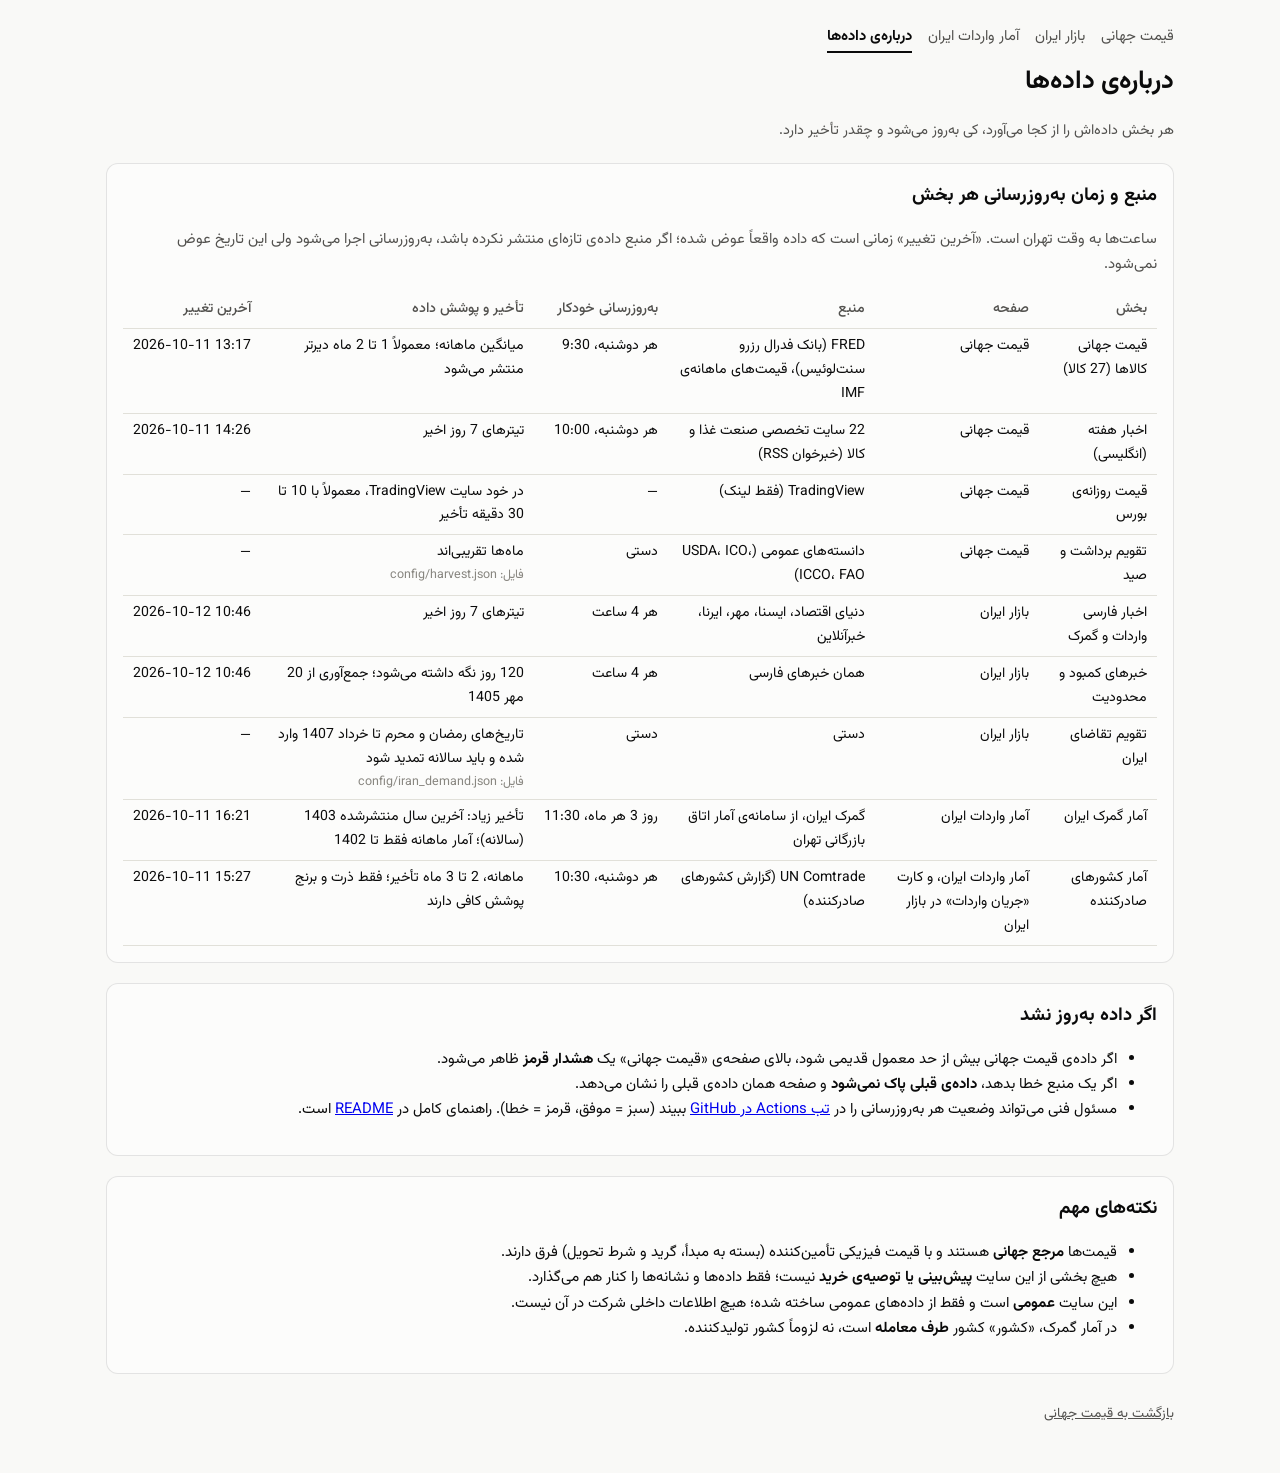
==== about.html @ 37309d5e "Add 'About the data' page; remove main-page data table; fix stale cross-page text - about.html: sour" ====
<!doctype html>
<html lang="fa" dir="rtl">
<head>
<meta charset="utf-8">
<meta name="viewport" content="width=device-width, initial-scale=1">
<title>درباره‌ی داده‌ها</title>
<link rel="preconnect" href="https://fonts.googleapis.com">
<link rel="preconnect" href="https://fonts.gstatic.com" crossorigin>
<link href="https://fonts.googleapis.com/css2?family=Vazirmatn:wght@400;500;700&display=swap" rel="stylesheet">
<link rel="stylesheet" href="style.css?v=20261012">
<style>
  .about td, .about th { white-space: normal; vertical-align: top; text-align: right; }
  .about td.when { white-space: nowrap; }
  .about td small { display: block; color: var(--muted); font-size: 0.78rem; }
  .about .fresh { white-space: nowrap; }
  .panel h2 { margin-top: 0; }
  .panel p, .panel li { font-size: 0.93rem; }
</style>
</head>
<body>
<div class="wrap">
  <header>
    <nav class="nav" aria-label="صفحه‌ها">
      <a href="./">قیمت جهانی</a>
      <a href="iran.html">بازار ایران</a>
      <a href="iran-imports.html">آمار واردات ایران</a>
      <a href="about.html" aria-current="page">درباره‌ی داده‌ها</a>
    </nav>
    <h1>درباره‌ی داده‌ها</h1>
    <p class="meta">هر بخش داده‌اش را از کجا می‌آورد، کی به‌روز می‌شود و چقدر تأخیر دارد.</p>
  </header>

  <section class="panel" style="margin-top:20px">
    <h2>منبع و زمان به‌روزرسانی هر بخش</h2>
    <p class="meta">ساعت‌ها به وقت تهران است. «آخرین تغییر» زمانی است که داده واقعاً عوض شده؛
      اگر منبع داده‌ی تازه‌ای منتشر نکرده باشد، به‌روزرسانی اجرا می‌شود ولی این تاریخ عوض نمی‌شود.</p>
    <div class="table-scroll">
      <table class="about">
        <thead><tr><th>بخش</th><th>صفحه</th><th>منبع</th><th>به‌روزرسانی خودکار</th><th>تأخیر و پوشش داده</th><th>آخرین تغییر</th></tr></thead>
        <tbody>
          <tr><td>قیمت جهانی کالاها (27 کالا)</td><td>قیمت جهانی</td>
            <td>FRED (بانک فدرال رزرو سنت‌لوئیس)، قیمت‌های ماهانه‌ی IMF</td>
            <td class="when">هر دوشنبه، 9:30</td>
            <td>میانگین ماهانه؛ معمولاً 1 تا 2 ماه دیرتر منتشر می‌شود</td>
            <td class="fresh" data-file="data/prices.json"></td></tr>
          <tr><td>اخبار هفته (انگلیسی)</td><td>قیمت جهانی</td>
            <td>22 سایت تخصصی صنعت غذا و کالا (خبرخوان RSS)</td>
            <td class="when">هر دوشنبه، 10:00</td>
            <td>تیترهای 7 روز اخیر</td>
            <td class="fresh" data-file="data/news.json"></td></tr>
          <tr><td>قیمت روزانه‌ی بورس</td><td>قیمت جهانی</td>
            <td>TradingView (فقط لینک)</td>
            <td class="when">—</td>
            <td>در خود سایت TradingView، معمولاً با 10 تا 30 دقیقه تأخیر</td>
            <td>—</td></tr>
          <tr><td>تقویم برداشت و صید</td><td>قیمت جهانی</td>
            <td>دانسته‌های عمومی (USDA، ICO، ICCO، FAO)</td>
            <td class="when">دستی</td>
            <td>ماه‌ها تقریبی‌اند<small>فایل: config/harvest.json</small></td>
            <td>—</td></tr>
          <tr><td>اخبار فارسی واردات و گمرک</td><td>بازار ایران</td>
            <td>دنیای اقتصاد، ایسنا، مهر، ایرنا، خبرآنلاین</td>
            <td class="when">هر 4 ساعت</td>
            <td>تیترهای 7 روز اخیر</td>
            <td class="fresh" data-file="data/iran-news.json"></td></tr>
          <tr><td>خبرهای کمبود و محدودیت</td><td>بازار ایران</td>
            <td>همان خبرهای فارسی</td>
            <td class="when">هر 4 ساعت</td>
            <td>120 روز نگه داشته می‌شود؛ جمع‌آوری از 20 مهر 1405</td>
            <td class="fresh" data-file="data/iran-signals.json"></td></tr>
          <tr><td>تقویم تقاضای ایران</td><td>بازار ایران</td>
            <td>دستی</td>
            <td class="when">دستی</td>
            <td>تاریخ‌های رمضان و محرم تا خرداد 1407 وارد شده و باید سالانه تمدید شود<small>فایل: config/iran_demand.json</small></td>
            <td>—</td></tr>
          <tr><td>آمار گمرک ایران</td><td>آمار واردات ایران</td>
            <td>گمرک ایران، از سامانه‌ی آمار اتاق بازرگانی تهران</td>
            <td class="when">روز 3 هر ماه، 11:30</td>
            <td>تأخیر زیاد: آخرین سال منتشرشده 1403 (سالانه)؛ آمار ماهانه فقط تا 1402</td>
            <td class="fresh" data-file="data/iran-customs.json"></td></tr>
          <tr><td>آمار کشورهای صادرکننده</td><td>آمار واردات ایران، و کارت «جریان واردات» در بازار ایران</td>
            <td>UN Comtrade (گزارش کشورهای صادرکننده)</td>
            <td class="when">هر دوشنبه، 10:30</td>
            <td>ماهانه، 2 تا 3 ماه تأخیر؛ فقط ذرت و برنج پوشش کافی دارند</td>
            <td class="fresh" data-file="data/iran-imports.json"></td></tr>
        </tbody>
      </table>
    </div>
  </section>

  <section class="panel">
    <h2>اگر داده به‌روز نشد</h2>
    <ul>
      <li>اگر داده‌ی قیمت جهانی بیش از حد معمول قدیمی شود، بالای صفحه‌ی «قیمت جهانی» یک <b>هشدار قرمز</b> ظاهر می‌شود.</li>
      <li>اگر یک منبع خطا بدهد، <b>داده‌ی قبلی پاک نمی‌شود</b> و صفحه همان داده‌ی قبلی را نشان می‌دهد.</li>
      <li>مسئول فنی می‌تواند وضعیت هر به‌روزرسانی را در
        <a href="https://github.com/sanaghaem01-lgtm/commodity-prices/actions" target="_blank" rel="noopener">تب Actions در GitHub</a>
        ببیند (سبز = موفق، قرمز = خطا). راهنمای کامل در
        <a href="https://github.com/sanaghaem01-lgtm/commodity-prices#readme" target="_blank" rel="noopener">README</a> است.</li>
    </ul>
  </section>

  <section class="panel">
    <h2>نکته‌های مهم</h2>
    <ul>
      <li>قیمت‌ها <b>مرجع جهانی</b> هستند و با قیمت فیزیکی تأمین‌کننده (بسته به مبدأ، گرید و شرط تحویل) فرق دارند.</li>
      <li>هیچ بخشی از این سایت <b>پیش‌بینی یا توصیه‌ی خرید</b> نیست؛ فقط داده‌ها و نشانه‌ها را کنار هم می‌گذارد.</li>
      <li>این سایت <b>عمومی</b> است و فقط از داده‌های عمومی ساخته شده؛ هیچ اطلاعات داخلی شرکت در آن نیست.</li>
      <li>در آمار گمرک، «کشور» کشور <b>طرف معامله</b> است، نه لزوماً کشور تولیدکننده.</li>
    </ul>
  </section>

  <footer>
    <a href="./">بازگشت به قیمت جهانی</a>
  </footer>
</div>

<script>
// آخرین تغییر هر فایل داده، به وقت تهران (UTC+3:30)
const esc = (s) => String(s).replace(/[&<>"]/g, (ch) => ({ "&": "&amp;", "<": "&lt;", ">": "&gt;", '"': "&quot;" }[ch]));
function tehran(iso) {
  const d = new Date(Date.parse(iso) + 3.5 * 3600000);
  return d.toISOString().slice(0, 16).replace("T", " ");
}
document.querySelectorAll(".fresh").forEach(async (td) => {
  try {
    const res = await fetch(td.dataset.file, { cache: "no-cache" });
    if (!res.ok) throw new Error();
    const data = await res.json();
    td.innerHTML = data.last_updated ? `<span class="num">${esc(tehran(data.last_updated))}</span>` : "—";
  } catch (e) {
    td.textContent = "در دسترس نیست";
  }
});
</script>
</body>
</html>
---- style.css ----
:root {
  color-scheme: light;
  --page: #f9f9f7;
  --surface: #fcfcfb;
  --ink: #0b0b0b;
  --ink-2: #52514e;
  --muted: #898781;
  --grid: #e1e0d9;
  --axis: #c3c2b7;
  --border: rgba(11, 11, 11, 0.10);
  --note-bg: #fff8e6;
  --note-border: #f0d999;
}
* { box-sizing: border-box; }
body {
  margin: 0;
  background: var(--page);
  color: var(--ink);
  font-family: "Vazirmatn", system-ui, sans-serif;
  line-height: 1.7;
}
.wrap { max-width: 1100px; margin: 0 auto; padding: 24px 16px 48px; }
h1 { font-size: 1.6rem; margin: 0 0 4px; }
h2 { font-size: 1.15rem; margin: 0 0 12px; }
.meta { color: var(--ink-2); font-size: 0.9rem; }
.num { unicode-bidi: isolate; direction: ltr; font-variant-numeric: tabular-nums; }
.note {
  background: var(--note-bg); border: 1px solid var(--note-border);
  border-radius: 10px; padding: 10px 14px; margin: 16px 0 24px; font-size: 0.92rem;
}
.panel {
  background: var(--surface); border: 1px solid var(--border);
  border-radius: 12px; padding: 16px; margin-bottom: 20px;
}

/* کارت‌ها */
.cards { display: grid; grid-template-columns: repeat(auto-fit, minmax(260px, 1fr)); gap: 16px; margin-bottom: 20px; }
.card {
  background: var(--surface); border: 1px solid var(--border); border-radius: 12px;
  padding: 16px; cursor: pointer; text-align: start; font: inherit; color: inherit;
}
.card:hover, .card:focus-visible { border-color: var(--axis); outline: none; }
.card[aria-pressed="true"] { box-shadow: 0 0 0 2px var(--ink-2) inset; }
.card-title { display: flex; align-items: center; gap: 8px; font-weight: 700; }
.swatch { width: 12px; height: 12px; border-radius: 3px; flex: none; }
.hero { font-size: 2rem; font-weight: 700; margin: 6px 0 0; line-height: 1.2; }
.hero small { font-size: 0.85rem; font-weight: 400; color: var(--ink-2); }
.sub { color: var(--ink-2); font-size: 0.85rem; margin-bottom: 10px; }
.rows { display: grid; grid-template-columns: auto 1fr; gap: 2px 12px; font-size: 0.9rem; }
.rows dt { color: var(--ink-2); }
.rows dd { margin: 0; text-align: left; }

/* گروه‌ها */
.cat-bar { display: flex; margin-bottom: 16px; }
.cat-bar button { font-size: 0.95rem; padding: 6px 14px; }
.group-title { grid-column: 1 / -1; margin: 8px 0 -4px; font-size: 1rem; color: var(--ink-2); }
select#pick-commodity {
  font: inherit; font-size: 0.92rem; padding: 6px 10px; border-radius: 8px;
  border: 1px solid var(--border); background: var(--surface); color: var(--ink); min-width: 200px;
}

/* کنترل‌ها */
.controls { display: flex; flex-wrap: wrap; gap: 8px 20px; align-items: center; margin-bottom: 12px; }
.seg { display: inline-flex; flex-wrap: wrap; gap: 4px; background: var(--page); border: 1px solid var(--border); border-radius: 8px; padding: 3px; }
.seg button {
  font: inherit; font-size: 0.88rem; border: 0; background: transparent; color: var(--ink-2);
  padding: 4px 12px; border-radius: 6px; cursor: pointer;
}
.seg button[aria-pressed="true"] { background: var(--surface); color: var(--ink); font-weight: 700; box-shadow: 0 0 0 1px var(--border); }
.legend { display: flex; flex-wrap: wrap; gap: 4px 16px; font-size: 0.88rem; color: var(--ink-2); margin-bottom: 8px; }
.legend span { display: inline-flex; align-items: center; gap: 6px; }
.legend i { width: 14px; height: 3px; border-radius: 2px; display: inline-block; }
.chart-box { position: relative; height: 380px; }

/* تحلیل */
.analysis p { margin: 0 0 10px; }
.analysis .foot { color: var(--ink-2); font-size: 0.88rem; margin-top: 12px; }

/* جدول */
details summary { cursor: pointer; font-weight: 700; }
.table-scroll { overflow-x: auto; margin-top: 12px; }
table { border-collapse: collapse; width: 100%; font-size: 0.88rem; }
th, td { padding: 6px 10px; border-bottom: 1px solid var(--grid); text-align: left; white-space: nowrap; }
th:first-child, td:first-child { text-align: right; }
th { color: var(--ink-2); font-weight: 500; }

footer { color: var(--ink-2); font-size: 0.85rem; margin-top: 28px; }
footer a { color: inherit; }
.error { color: #d03b3b; font-weight: 700; }
.stale {
  background: #fdecea; border: 1px solid #f3b8b3; border-radius: 10px;
  padding: 10px 14px; margin: 16px 0 0; font-size: 0.92rem;
}
.stale[hidden] { display: none; }

/* لینک‌های قیمت روزانه‌ی بورس */
.live-grid { display: flex; flex-wrap: wrap; gap: 10px; margin-top: 4px; }
.live-link {
  display: inline-flex; align-items: center; gap: 8px; padding: 8px 14px;
  border: 1px solid var(--border); border-radius: 8px; background: var(--page);
  color: var(--ink); text-decoration: none; font-size: 0.92rem;
}
.live-link:hover, .live-link:focus-visible { border-color: var(--axis); }
.live-link bdi { color: var(--muted); font-size: 0.82rem; }
#live-panel[hidden] { display: none; }

/* اخبار */
#news-panel[hidden] { display: none; }
.news-list { list-style: none; padding: 0; margin: 0 0 8px; }
.news-list li { padding: 8px 0; border-bottom: 1px solid var(--grid); text-align: left; }
.news-list li:last-child { border-bottom: 0; }
.news-list a { color: var(--ink); text-decoration: none; font-weight: 500; }
.news-list a:hover, .news-list a:focus-visible { text-decoration: underline; }
.news-src { display: block; color: var(--muted); font-size: 0.82rem; }
.news-group { margin: 16px 0 4px; font-size: 0.95rem; color: var(--ink-2); }
.news-empty { color: var(--ink-2); font-size: 0.9rem; }
.reports { margin-top: 12px; }
.reports h3 { font-size: 0.95rem; margin: 0 0 8px; color: var(--ink-2); }

@media (max-width: 600px) {
  h1 { font-size: 1.3rem; }
  .chart-box { height: 300px; }
  .hero { font-size: 1.7rem; }
}

/* ناوبری بین صفحه‌ها */
.nav { display: flex; gap: 16px; font-size: 0.92rem; margin-bottom: 8px; }
.nav a { color: var(--ink-2); text-decoration: none; padding-bottom: 2px; }
.nav a[aria-current="page"] { color: var(--ink); font-weight: 700; border-bottom: 2px solid var(--ink); }
.nav a:hover { color: var(--ink); }

/* تقویم برداشت */
#harvest-panel[hidden] { display: none; }
.harvest { border-collapse: separate; border-spacing: 2px; width: 100%; font-size: 0.82rem; }
.harvest th, .harvest td { border: 0; padding: 4px 6px; white-space: nowrap; }
.harvest thead th { color: var(--ink-2); font-weight: 500; font-size: 0.74rem; text-align: center; }
.harvest td.m { min-width: 2.6rem; height: 22px; background: var(--page); border-radius: 3px; }
.harvest td.main { background: #2A78D6; }
.harvest td.second { background: #9EC5F4; }
.harvest .now { box-shadow: inset 0 0 0 2px var(--ink); }
.harvest thead th.now { box-shadow: none; color: var(--ink); font-weight: 700; }
.harvest td.name { text-align: right; }
.harvest td.name .same { color: var(--muted); }
.harvest td.country small { display: block; color: var(--muted); font-size: 0.72rem; white-space: normal; max-width: 14rem; }
.harvest tr.group td { color: var(--ink-2); font-weight: 700; padding-top: 12px; text-align: right; }
.legend i.box { width: 12px; height: 12px; border-radius: 3px; }
#harvest-sources a { color: inherit; }

/* صفحه‌های ایران */
.fa-news { list-style: none; padding: 0; margin: 0; }
.fa-news li { padding: 10px 0; border-bottom: 1px solid var(--grid); }
.fa-news li:last-child { border-bottom: 0; }
.fa-news a { color: var(--ink); text-decoration: none; font-weight: 500; }
.fa-news a:hover, .fa-news a:focus-visible { text-decoration: underline; }
.fa-news .news-src { display: block; color: var(--muted); font-size: 0.82rem; }
.soon { color: var(--ink-2); font-size: 0.92rem; margin: 0; }

.tiles { display: grid; grid-template-columns: repeat(auto-fit, minmax(200px, 1fr)); gap: 12px; margin: 12px 0 16px; }
.tile { border: 1px solid var(--border); border-radius: 10px; padding: 12px; background: var(--page); }
.tile .label { color: var(--ink-2); font-size: 0.85rem; }
.tile .value { font-size: 1.5rem; font-weight: 700; line-height: 1.3; }
.tile .value small { font-size: 0.8rem; font-weight: 400; color: var(--ink-2); }
.tile .hint { color: var(--muted); font-size: 0.8rem; }
h3.chart-title { font-size: 1rem; margin: 20px 0 6px; }
.chart-box.small { height: 300px; }
.caveat { background: var(--note-bg); border: 1px solid var(--note-border); border-radius: 10px;
          padding: 10px 14px; font-size: 0.9rem; margin: 12px 0 0; }
#imports-panel[hidden], #customs-panel[hidden], #signals-panel[hidden], #news-panel[hidden] { display: none; }
.signal-grid { display: grid; grid-template-columns: repeat(auto-fit, minmax(min(100%, 420px), 1fr)); gap: 14px; margin-top: 14px; }
.sig { border: 1px solid var(--border); border-radius: 10px; padding: 14px; background: var(--page); }
.sig h3 { font-size: 0.98rem; margin: 0 0 8px; }
.sig .big { font-size: 1.4rem; font-weight: 700; line-height: 1.3; }
.sig .big small { font-size: 0.8rem; font-weight: 400; color: var(--ink-2); }
.sig p { margin: 4px 0; font-size: 0.9rem; }
.sig .muted { color: var(--muted); font-size: 0.8rem; }
.sig ul { list-style: none; padding: 0; margin: 6px 0 0; font-size: 0.88rem; }
.sig ul li { padding: 5px 0; border-bottom: 1px solid var(--grid); }
.sig ul li:last-child { border-bottom: 0; }
.sig a { color: var(--ink); }
.ev.rel { font-weight: 700; }
.chip { display: inline-block; font-size: 0.75rem; padding: 0 6px; border-radius: 10px; background: #dbe8f8; color: #184f95; margin-inline-start: 4px; }
.breakdown { display: grid; grid-template-columns: repeat(auto-fit, minmax(300px, 1fr)); gap: 16px; margin-top: 8px; }
.breakdown h3 { font-size: 0.95rem; margin: 0 0 8px; color: var(--ink-2); }
.bars { list-style: none; padding: 0; margin: 0; font-size: 0.88rem; }
.bars li { display: grid; grid-template-columns: minmax(6rem, 10rem) minmax(48px, 1fr); gap: 2px 8px; align-items: center; padding: 4px 0; }
.bars .name { overflow: hidden; text-overflow: ellipsis; white-space: nowrap; }
.bars .track { background: var(--grid); border-radius: 2px; height: 8px; }
.bars .fill { background: #2A78D6; border-radius: 2px; height: 8px; }
.bars .val { grid-column: 1 / -1; color: var(--muted); font-size: 0.8rem; }

/* الگوی ماهانه: ستون‌های کوچک */
.cols { display: grid; grid-template-columns: repeat(12, 1fr); gap: 3px; align-items: end; height: 130px; margin: 6px 0; }
.cols .col { display: flex; flex-direction: column; justify-content: flex-end; align-items: center; height: 100%; }
.cols .bar { width: 100%; background: #2A78D6; border-radius: 3px 3px 0 0; }
.cols span { font-size: 0.66rem; color: var(--muted); margin-top: 3px; white-space: nowrap; }
.cols b { font-size: 0.62rem; font-weight: 500; color: var(--ink-2); margin-bottom: 2px; }
.page-pick { margin: 16px 0 4px; }
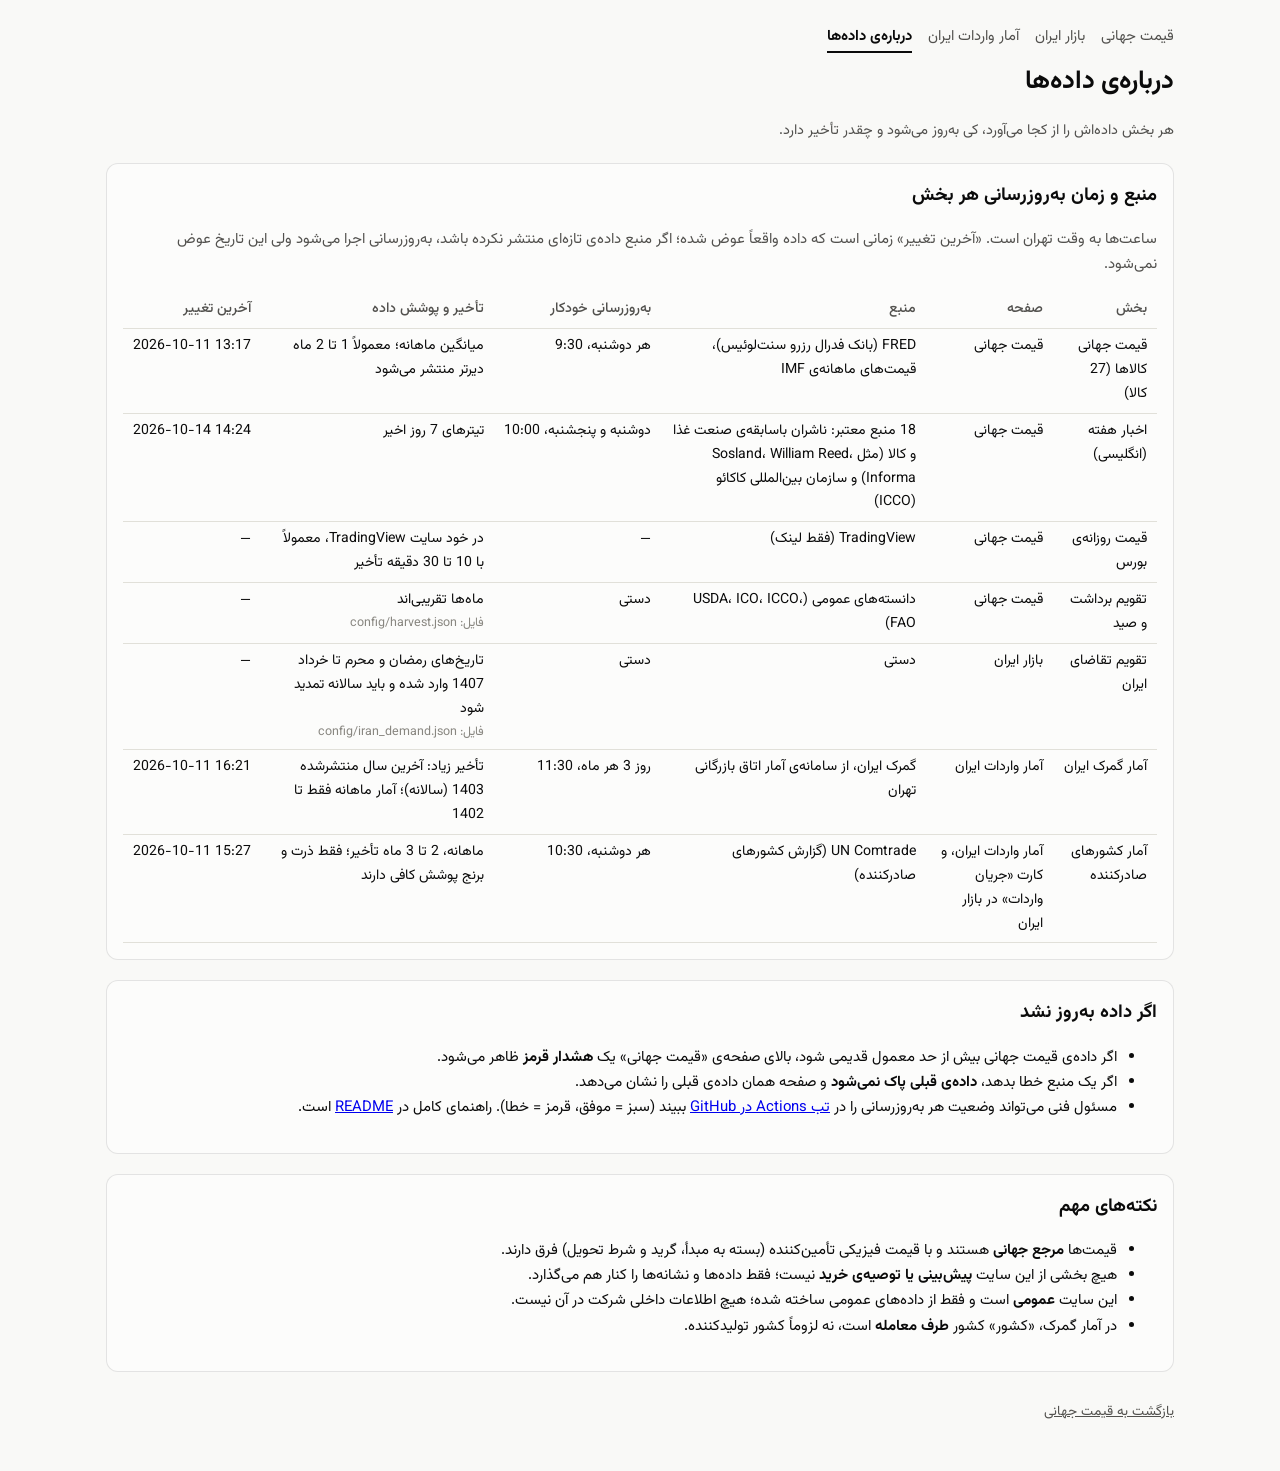
==== commit 27173342: "Remove Persian news; English news twice weekly from established sources only - drop Persian news pip" ====
--- a/about.html
+++ b/about.html
@@ -7,7 +7,7 @@
 <link rel="preconnect" href="https://fonts.googleapis.com">
 <link rel="preconnect" href="https://fonts.gstatic.com" crossorigin>
 <link href="https://fonts.googleapis.com/css2?family=Vazirmatn:wght@400;500;700&display=swap" rel="stylesheet">
-<link rel="stylesheet" href="style.css?v=20261012">
+<link rel="stylesheet" href="style.css?v=20261014">
 <style>
   .about td, .about th { white-space: normal; vertical-align: top; text-align: right; }
   .about td.when { white-space: nowrap; }
@@ -44,8 +44,8 @@
             <td>میانگین ماهانه؛ معمولاً 1 تا 2 ماه دیرتر منتشر می‌شود</td>
             <td class="fresh" data-file="data/prices.json"></td></tr>
           <tr><td>اخبار هفته (انگلیسی)</td><td>قیمت جهانی</td>
-            <td>22 سایت تخصصی صنعت غذا و کالا (خبرخوان RSS)</td>
-            <td class="when">هر دوشنبه، 10:00</td>
+            <td>18 منبع معتبر: ناشران باسابقه‌ی صنعت غذا و کالا (مثل Sosland، William Reed، Informa) و سازمان بین‌المللی کاکائو (ICCO)</td>
+            <td class="when">دوشنبه و پنجشنبه، 10:00</td>
             <td>تیترهای 7 روز اخیر</td>
             <td class="fresh" data-file="data/news.json"></td></tr>
           <tr><td>قیمت روزانه‌ی بورس</td><td>قیمت جهانی</td>
@@ -58,16 +58,6 @@
             <td class="when">دستی</td>
             <td>ماه‌ها تقریبی‌اند<small>فایل: config/harvest.json</small></td>
             <td>—</td></tr>
-          <tr><td>اخبار فارسی واردات و گمرک</td><td>بازار ایران</td>
-            <td>دنیای اقتصاد، ایسنا، مهر، ایرنا، خبرآنلاین</td>
-            <td class="when">هر 4 ساعت</td>
-            <td>تیترهای 7 روز اخیر</td>
-            <td class="fresh" data-file="data/iran-news.json"></td></tr>
-          <tr><td>خبرهای کمبود و محدودیت</td><td>بازار ایران</td>
-            <td>همان خبرهای فارسی</td>
-            <td class="when">هر 4 ساعت</td>
-            <td>120 روز نگه داشته می‌شود؛ جمع‌آوری از 20 مهر 1405</td>
-            <td class="fresh" data-file="data/iran-signals.json"></td></tr>
           <tr><td>تقویم تقاضای ایران</td><td>بازار ایران</td>
             <td>دستی</td>
             <td class="when">دستی</td>
--- a/style.css
+++ b/style.css
@@ -147,12 +147,6 @@
 #harvest-sources a { color: inherit; }
 
 /* صفحه‌های ایران */
-.fa-news { list-style: none; padding: 0; margin: 0; }
-.fa-news li { padding: 10px 0; border-bottom: 1px solid var(--grid); }
-.fa-news li:last-child { border-bottom: 0; }
-.fa-news a { color: var(--ink); text-decoration: none; font-weight: 500; }
-.fa-news a:hover, .fa-news a:focus-visible { text-decoration: underline; }
-.fa-news .news-src { display: block; color: var(--muted); font-size: 0.82rem; }
 .soon { color: var(--ink-2); font-size: 0.92rem; margin: 0; }
 
 .tiles { display: grid; grid-template-columns: repeat(auto-fit, minmax(200px, 1fr)); gap: 12px; margin: 12px 0 16px; }
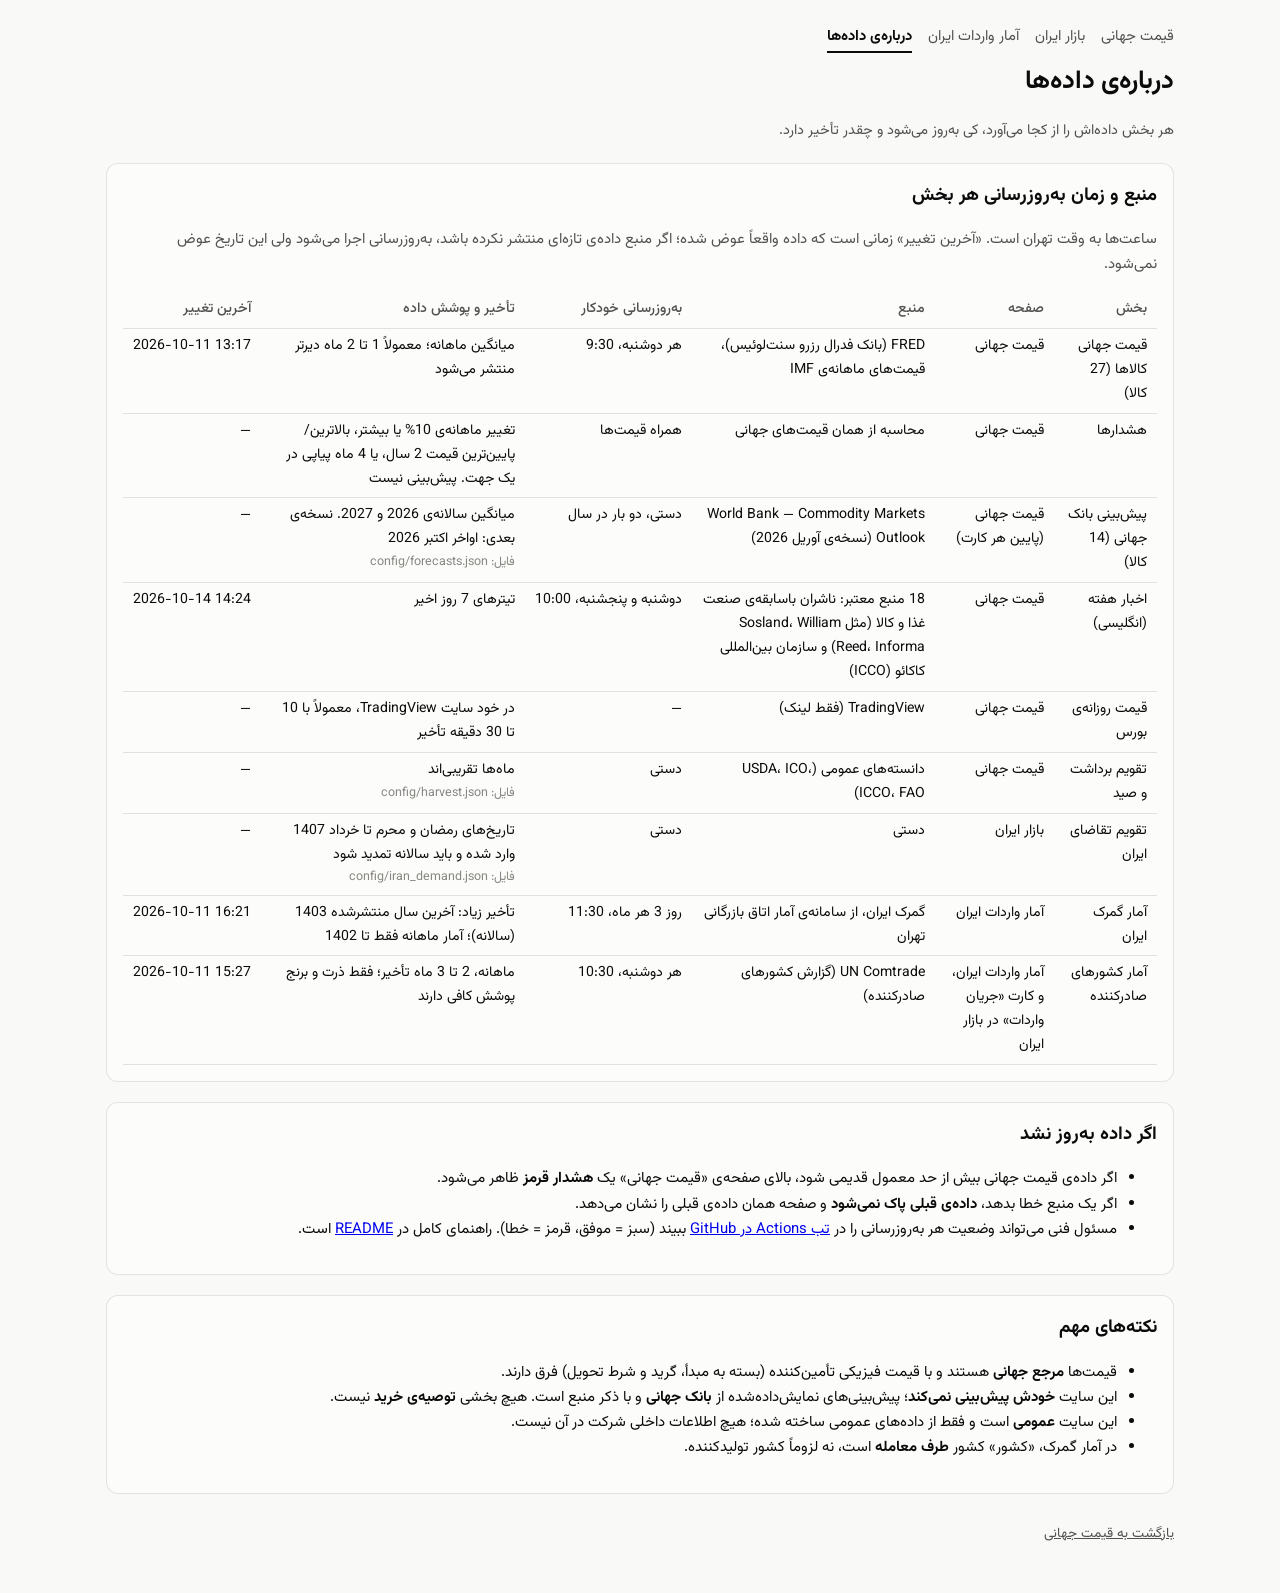
==== commit bf58de5f: "Main page: fact-based alerts and World Bank price forecasts (attributed) - alerts per group: monthly" ====
--- a/about.html
+++ b/about.html
@@ -7,7 +7,7 @@
 <link rel="preconnect" href="https://fonts.googleapis.com">
 <link rel="preconnect" href="https://fonts.gstatic.com" crossorigin>
 <link href="https://fonts.googleapis.com/css2?family=Vazirmatn:wght@400;500;700&display=swap" rel="stylesheet">
-<link rel="stylesheet" href="style.css?v=20261014">
+<link rel="stylesheet" href="style.css?v=20261014b">
 <style>
   .about td, .about th { white-space: normal; vertical-align: top; text-align: right; }
   .about td.when { white-space: nowrap; }
@@ -43,6 +43,16 @@
             <td class="when">هر دوشنبه، 9:30</td>
             <td>میانگین ماهانه؛ معمولاً 1 تا 2 ماه دیرتر منتشر می‌شود</td>
             <td class="fresh" data-file="data/prices.json"></td></tr>
+          <tr><td>هشدارها</td><td>قیمت جهانی</td>
+            <td>محاسبه از همان قیمت‌های جهانی</td>
+            <td class="when">همراه قیمت‌ها</td>
+            <td>تغییر ماهانه‌ی 10% یا بیشتر، بالاترین/پایین‌ترین قیمت 2 سال، یا 4 ماه پیاپی در یک جهت. پیش‌بینی نیست</td>
+            <td>—</td></tr>
+          <tr><td>پیش‌بینی بانک جهانی (14 کالا)</td><td>قیمت جهانی (پایین هر کارت)</td>
+            <td>World Bank — Commodity Markets Outlook (نسخه‌ی آوریل 2026)</td>
+            <td class="when">دستی، دو بار در سال</td>
+            <td>میانگین سالانه‌ی 2026 و 2027. نسخه‌ی بعدی: اواخر اکتبر 2026<small>فایل: config/forecasts.json</small></td>
+            <td>—</td></tr>
           <tr><td>اخبار هفته (انگلیسی)</td><td>قیمت جهانی</td>
             <td>18 منبع معتبر: ناشران باسابقه‌ی صنعت غذا و کالا (مثل Sosland، William Reed، Informa) و سازمان بین‌المللی کاکائو (ICCO)</td>
             <td class="when">دوشنبه و پنجشنبه، 10:00</td>
@@ -94,7 +104,7 @@
     <h2>نکته‌های مهم</h2>
     <ul>
       <li>قیمت‌ها <b>مرجع جهانی</b> هستند و با قیمت فیزیکی تأمین‌کننده (بسته به مبدأ، گرید و شرط تحویل) فرق دارند.</li>
-      <li>هیچ بخشی از این سایت <b>پیش‌بینی یا توصیه‌ی خرید</b> نیست؛ فقط داده‌ها و نشانه‌ها را کنار هم می‌گذارد.</li>
+      <li>این سایت <b>خودش پیش‌بینی نمی‌کند</b>؛ پیش‌بینی‌های نمایش‌داده‌شده از <b>بانک جهانی</b> و با ذکر منبع است. هیچ بخشی <b>توصیه‌ی خرید</b> نیست.</li>
       <li>این سایت <b>عمومی</b> است و فقط از داده‌های عمومی ساخته شده؛ هیچ اطلاعات داخلی شرکت در آن نیست.</li>
       <li>در آمار گمرک، «کشور» کشور <b>طرف معامله</b> است، نه لزوماً کشور تولیدکننده.</li>
     </ul>
--- a/style.css
+++ b/style.css
@@ -189,3 +189,15 @@
 .cols span { font-size: 0.66rem; color: var(--muted); margin-top: 3px; white-space: nowrap; }
 .cols b { font-size: 0.62rem; font-weight: 500; color: var(--ink-2); margin-bottom: 2px; }
 .page-pick { margin: 16px 0 4px; }
+
+/* هشدارها و پیش‌بینی بانک جهانی */
+.alerts { background: var(--surface); border: 1px solid var(--border); border-inline-start: 4px solid #2A78D6;
+          border-radius: 12px; padding: 12px 16px; margin-bottom: 16px; }
+.alerts[hidden] { display: none; }
+.alerts h2 { font-size: 1rem; margin: 0 0 6px; }
+.alerts ul { margin: 0; padding-inline-start: 18px; font-size: 0.92rem; }
+.alerts li { margin: 4px 0; }
+.alert-link { font: inherit; background: none; border: 0; padding: 0; cursor: pointer; color: var(--ink);
+              display: inline-flex; align-items: center; gap: 6px; text-decoration: underline; text-underline-offset: 3px; }
+.alerts p.meta { margin: 8px 0 0; font-size: 0.8rem; }
+.forecast { margin-top: 10px; padding-top: 8px; border-top: 1px dashed var(--grid); font-size: 0.8rem; color: var(--ink-2); }
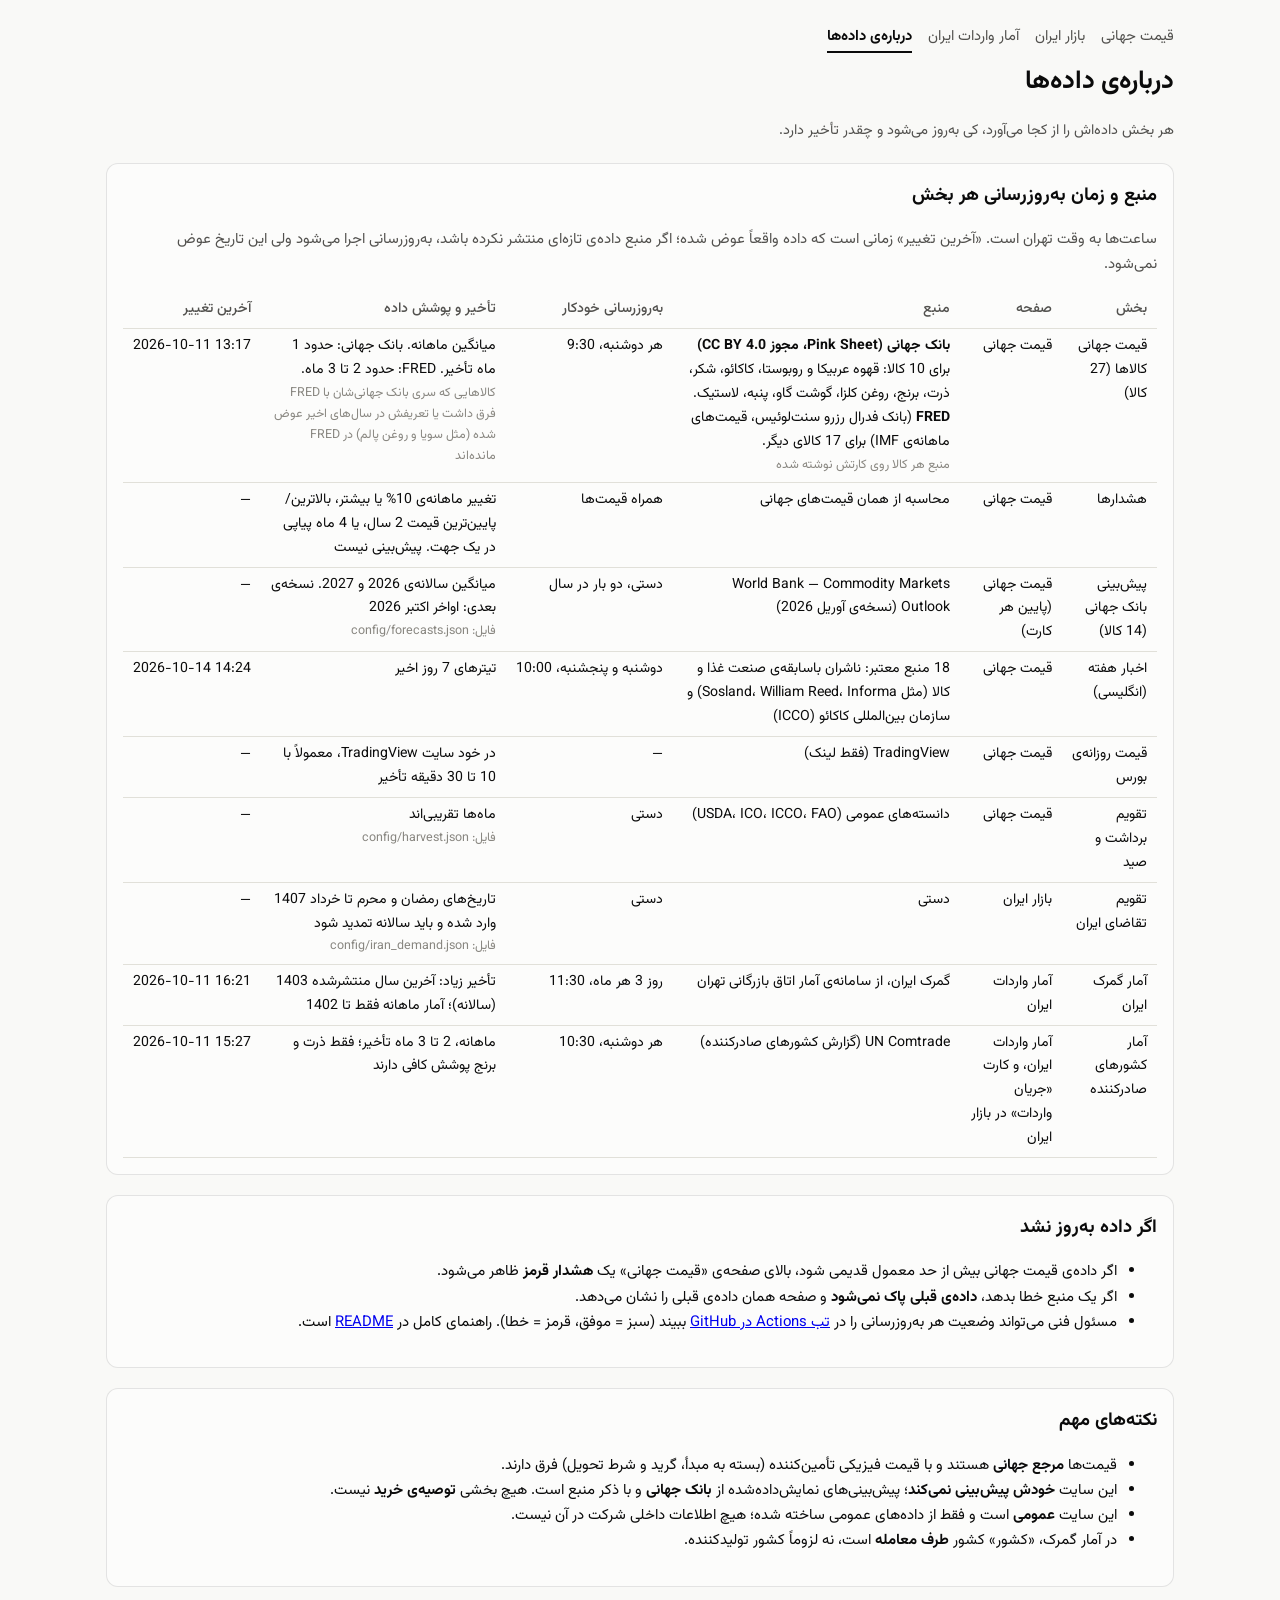
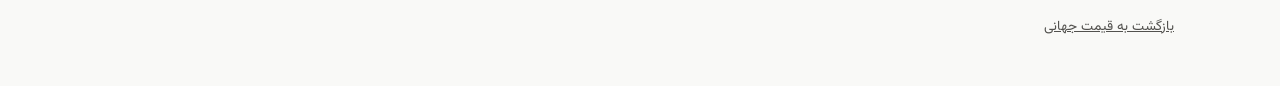
==== commit 971e9395: "Prices: World Bank Pink Sheet for 10 commodities (about 1-month lag instead of 2-3) - scripts/worldb" ====
--- a/about.html
+++ b/about.html
@@ -7,7 +7,7 @@
 <link rel="preconnect" href="https://fonts.googleapis.com">
 <link rel="preconnect" href="https://fonts.gstatic.com" crossorigin>
 <link href="https://fonts.googleapis.com/css2?family=Vazirmatn:wght@400;500;700&display=swap" rel="stylesheet">
-<link rel="stylesheet" href="style.css?v=20261014b">
+<link rel="stylesheet" href="style.css?v=20261014c">
 <style>
   .about td, .about th { white-space: normal; vertical-align: top; text-align: right; }
   .about td.when { white-space: nowrap; }
@@ -39,9 +39,11 @@
         <thead><tr><th>بخش</th><th>صفحه</th><th>منبع</th><th>به‌روزرسانی خودکار</th><th>تأخیر و پوشش داده</th><th>آخرین تغییر</th></tr></thead>
         <tbody>
           <tr><td>قیمت جهانی کالاها (27 کالا)</td><td>قیمت جهانی</td>
-            <td>FRED (بانک فدرال رزرو سنت‌لوئیس)، قیمت‌های ماهانه‌ی IMF</td>
+            <td><b>بانک جهانی (Pink Sheet، مجوز CC BY 4.0)</b> برای 10 کالا: قهوه عربیکا و روبوستا، کاکائو، شکر، ذرت، برنج، روغن کلزا، گوشت گاو، پنبه، لاستیک.
+              <b>FRED</b> (بانک فدرال رزرو سنت‌لوئیس، قیمت‌های ماهانه‌ی IMF) برای 17 کالای دیگر.<small>منبع هر کالا روی کارتش نوشته شده</small></td>
             <td class="when">هر دوشنبه، 9:30</td>
-            <td>میانگین ماهانه؛ معمولاً 1 تا 2 ماه دیرتر منتشر می‌شود</td>
+            <td>میانگین ماهانه. بانک جهانی: حدود 1 ماه تأخیر. FRED: حدود 2 تا 3 ماه.
+              <small>کالاهایی که سری بانک جهانی‌شان با FRED فرق داشت یا تعریفش در سال‌های اخیر عوض شده (مثل سویا و روغن پالم) در FRED مانده‌اند</small></td>
             <td class="fresh" data-file="data/prices.json"></td></tr>
           <tr><td>هشدارها</td><td>قیمت جهانی</td>
             <td>محاسبه از همان قیمت‌های جهانی</td>
--- a/style.css
+++ b/style.css
@@ -201,3 +201,4 @@
               display: inline-flex; align-items: center; gap: 6px; text-decoration: underline; text-underline-offset: 3px; }
 .alerts p.meta { margin: 8px 0 0; font-size: 0.8rem; }
 .forecast { margin-top: 10px; padding-top: 8px; border-top: 1px dashed var(--grid); font-size: 0.8rem; color: var(--ink-2); }
+.card .src { color: var(--muted); }
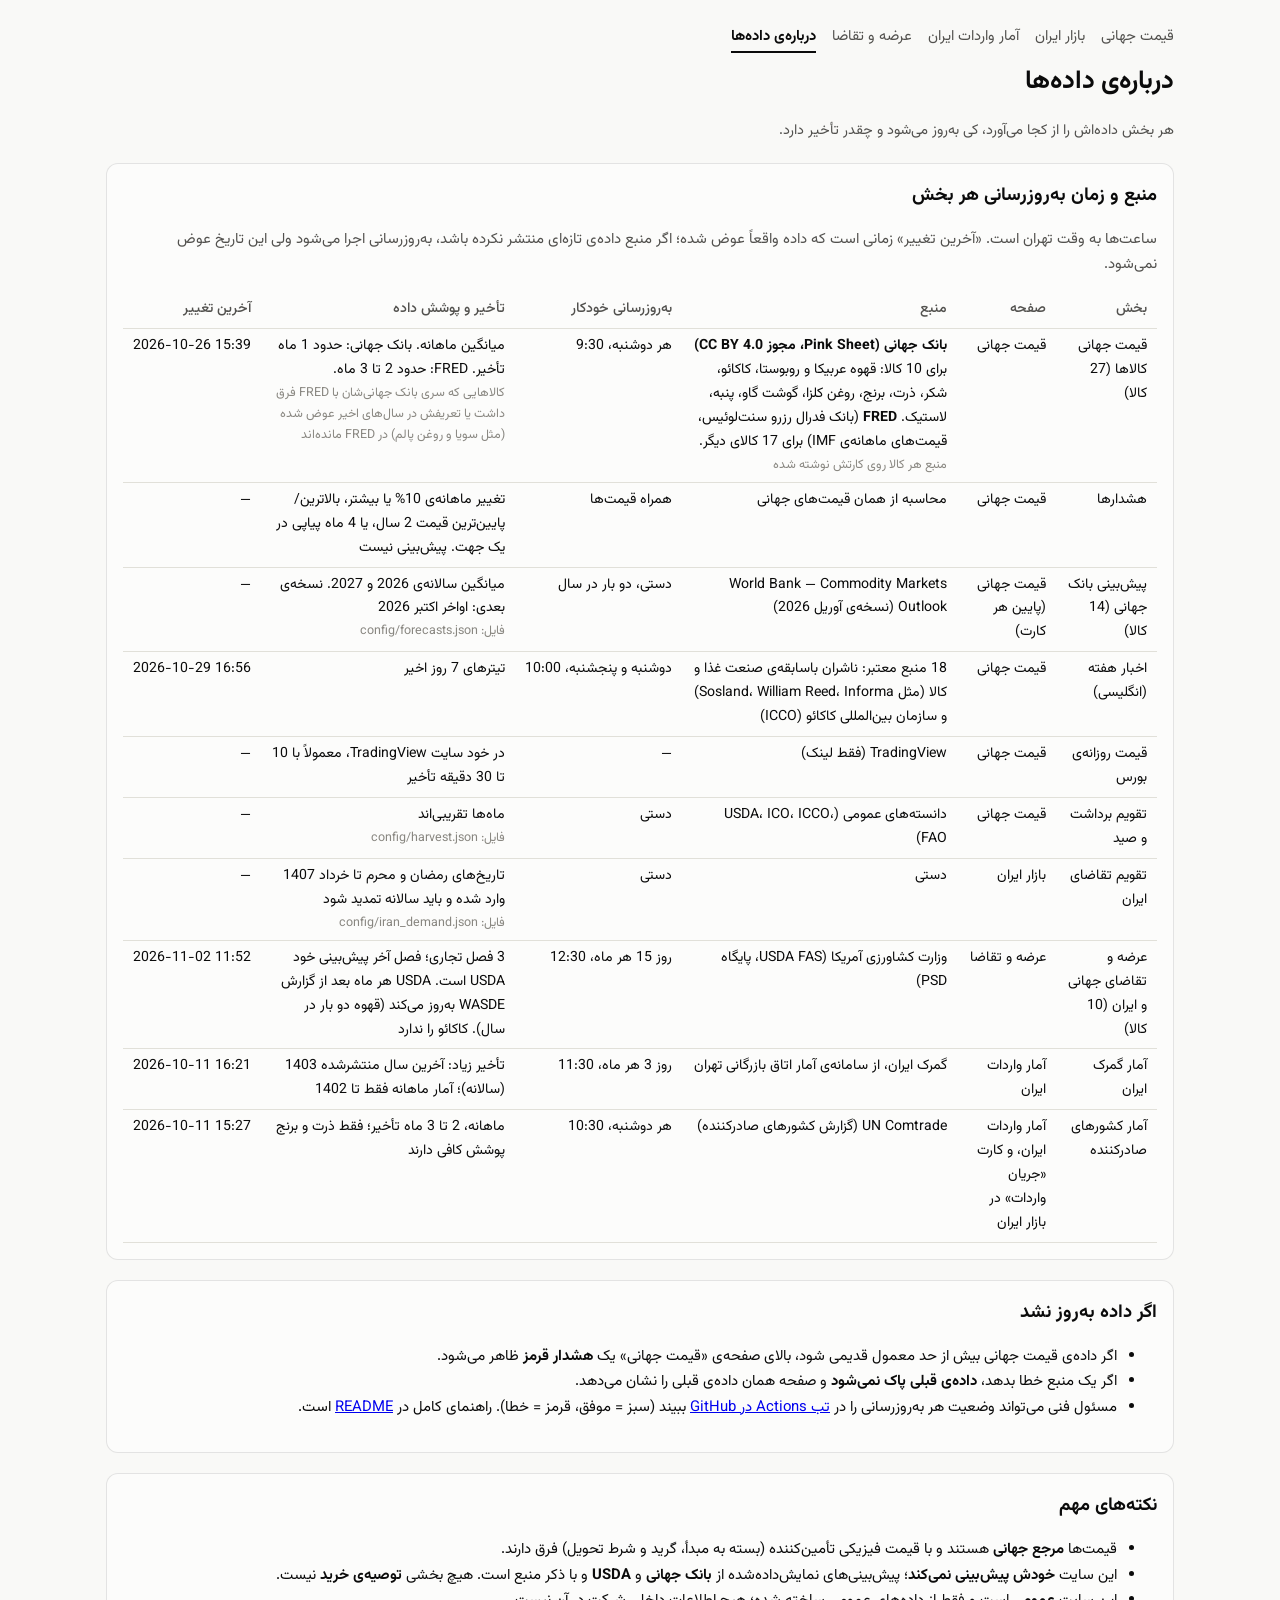
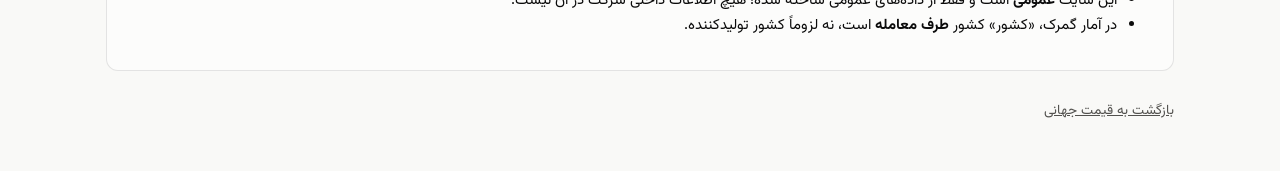
==== commit bd8ef2dd: "Add 'Supply & demand' page from USDA PSD (world, top traders, Iran balance) - scripts/fetch_usda.py " ====
--- a/about.html
+++ b/about.html
@@ -7,7 +7,7 @@
 <link rel="preconnect" href="https://fonts.googleapis.com">
 <link rel="preconnect" href="https://fonts.gstatic.com" crossorigin>
 <link href="https://fonts.googleapis.com/css2?family=Vazirmatn:wght@400;500;700&display=swap" rel="stylesheet">
-<link rel="stylesheet" href="style.css?v=20261014c">
+<link rel="stylesheet" href="style.css?v=20261102">
 <style>
   .about td, .about th { white-space: normal; vertical-align: top; text-align: right; }
   .about td.when { white-space: nowrap; }
@@ -24,6 +24,7 @@
       <a href="./">قیمت جهانی</a>
       <a href="iran.html">بازار ایران</a>
       <a href="iran-imports.html">آمار واردات ایران</a>
+      <a href="supply-demand.html">عرضه و تقاضا</a>
       <a href="about.html" aria-current="page">درباره‌ی داده‌ها</a>
     </nav>
     <h1>درباره‌ی داده‌ها</h1>
@@ -75,6 +76,11 @@
             <td class="when">دستی</td>
             <td>تاریخ‌های رمضان و محرم تا خرداد 1407 وارد شده و باید سالانه تمدید شود<small>فایل: config/iran_demand.json</small></td>
             <td>—</td></tr>
+          <tr><td>عرضه و تقاضای جهانی و ایران (10 کالا)</td><td>عرضه و تقاضا</td>
+            <td>وزارت کشاورزی آمریکا (USDA FAS، پایگاه PSD)</td>
+            <td class="when">روز 15 هر ماه، 12:30</td>
+            <td>3 فصل تجاری؛ فصل آخر پیش‌بینی خود USDA است. USDA هر ماه بعد از گزارش WASDE به‌روز می‌کند (قهوه دو بار در سال). کاکائو را ندارد</td>
+            <td class="fresh" data-file="data/usda.json"></td></tr>
           <tr><td>آمار گمرک ایران</td><td>آمار واردات ایران</td>
             <td>گمرک ایران، از سامانه‌ی آمار اتاق بازرگانی تهران</td>
             <td class="when">روز 3 هر ماه، 11:30</td>
@@ -106,7 +112,7 @@
     <h2>نکته‌های مهم</h2>
     <ul>
       <li>قیمت‌ها <b>مرجع جهانی</b> هستند و با قیمت فیزیکی تأمین‌کننده (بسته به مبدأ، گرید و شرط تحویل) فرق دارند.</li>
-      <li>این سایت <b>خودش پیش‌بینی نمی‌کند</b>؛ پیش‌بینی‌های نمایش‌داده‌شده از <b>بانک جهانی</b> و با ذکر منبع است. هیچ بخشی <b>توصیه‌ی خرید</b> نیست.</li>
+      <li>این سایت <b>خودش پیش‌بینی نمی‌کند</b>؛ پیش‌بینی‌های نمایش‌داده‌شده از <b>بانک جهانی</b> و <b>USDA</b> و با ذکر منبع است. هیچ بخشی <b>توصیه‌ی خرید</b> نیست.</li>
       <li>این سایت <b>عمومی</b> است و فقط از داده‌های عمومی ساخته شده؛ هیچ اطلاعات داخلی شرکت در آن نیست.</li>
       <li>در آمار گمرک، «کشور» کشور <b>طرف معامله</b> است، نه لزوماً کشور تولیدکننده.</li>
     </ul>
--- a/style.css
+++ b/style.css
@@ -202,3 +202,9 @@
 .alerts p.meta { margin: 8px 0 0; font-size: 0.8rem; }
 .forecast { margin-top: 10px; padding-top: 8px; border-top: 1px dashed var(--grid); font-size: 0.8rem; color: var(--ink-2); }
 .card .src { color: var(--muted); }
+
+/* جدول صفحه‌ی عرضه و تقاضا */
+table.sd th, table.sd td { padding: 6px 8px; text-align: right; white-space: nowrap; }
+table.sd td:first-child { white-space: normal; min-width: 5.5rem; }
+table.sd th small { display: block; font-weight: 400; font-size: 0.72rem; color: var(--muted); }
+table.sd td:nth-last-child(2) { font-weight: 700; }
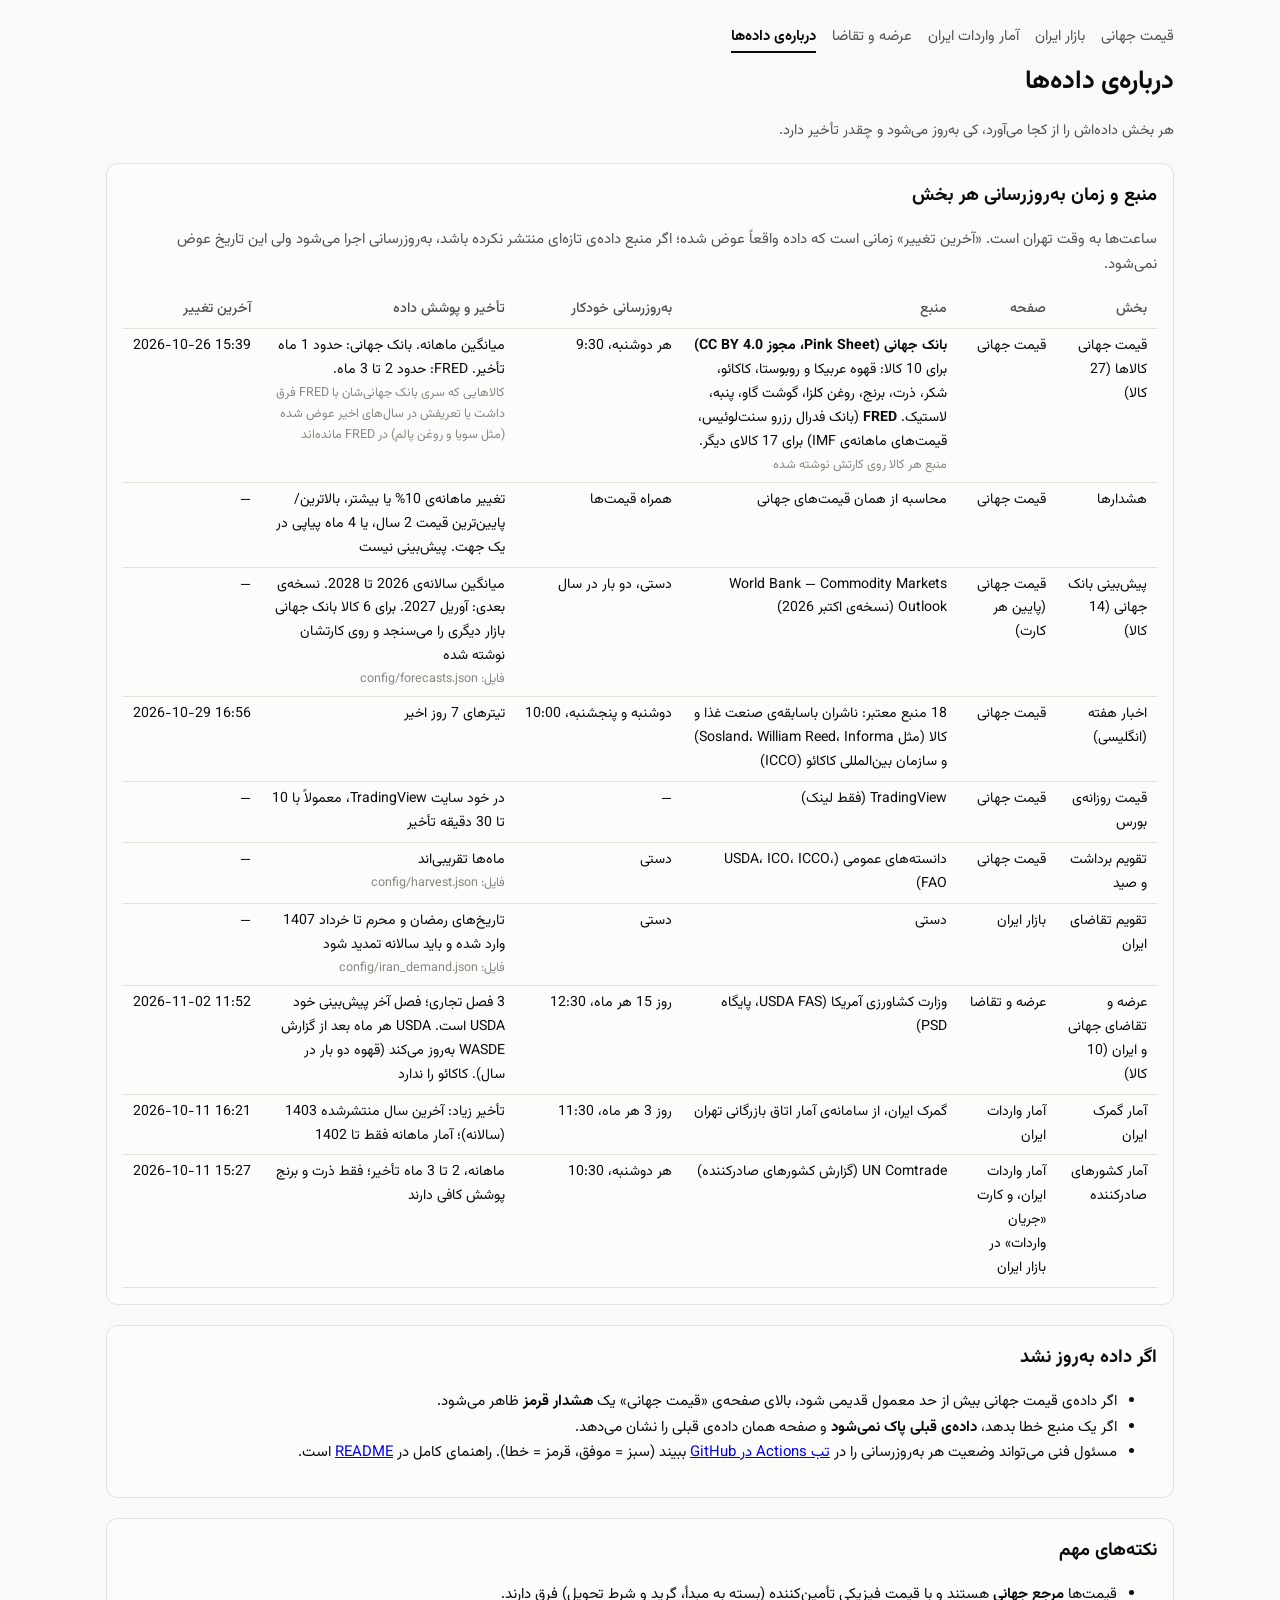
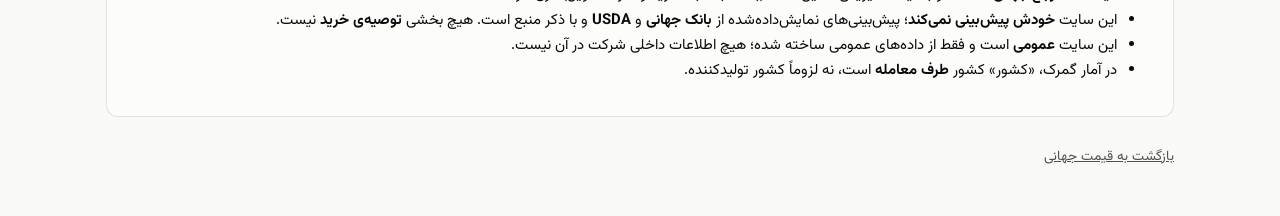
==== commit afd2d874: "Forecasts: World Bank October 2026 edition, adds 2028; flag series that differ from the card price T" ====
--- a/about.html
+++ b/about.html
@@ -7,7 +7,7 @@
 <link rel="preconnect" href="https://fonts.googleapis.com">
 <link rel="preconnect" href="https://fonts.gstatic.com" crossorigin>
 <link href="https://fonts.googleapis.com/css2?family=Vazirmatn:wght@400;500;700&display=swap" rel="stylesheet">
-<link rel="stylesheet" href="style.css?v=20261102">
+<link rel="stylesheet" href="style.css?v=20261102b">
 <style>
   .about td, .about th { white-space: normal; vertical-align: top; text-align: right; }
   .about td.when { white-space: nowrap; }
@@ -52,9 +52,9 @@
             <td>تغییر ماهانه‌ی 10% یا بیشتر، بالاترین/پایین‌ترین قیمت 2 سال، یا 4 ماه پیاپی در یک جهت. پیش‌بینی نیست</td>
             <td>—</td></tr>
           <tr><td>پیش‌بینی بانک جهانی (14 کالا)</td><td>قیمت جهانی (پایین هر کارت)</td>
-            <td>World Bank — Commodity Markets Outlook (نسخه‌ی آوریل 2026)</td>
+            <td>World Bank — Commodity Markets Outlook (نسخه‌ی اکتبر 2026)</td>
             <td class="when">دستی، دو بار در سال</td>
-            <td>میانگین سالانه‌ی 2026 و 2027. نسخه‌ی بعدی: اواخر اکتبر 2026<small>فایل: config/forecasts.json</small></td>
+            <td>میانگین سالانه‌ی 2026 تا 2028. نسخه‌ی بعدی: آوریل 2027. برای 6 کالا بانک جهانی بازار دیگری را می‌سنجد و روی کارتشان نوشته شده<small>فایل: config/forecasts.json</small></td>
             <td>—</td></tr>
           <tr><td>اخبار هفته (انگلیسی)</td><td>قیمت جهانی</td>
             <td>18 منبع معتبر: ناشران باسابقه‌ی صنعت غذا و کالا (مثل Sosland، William Reed، Informa) و سازمان بین‌المللی کاکائو (ICCO)</td>
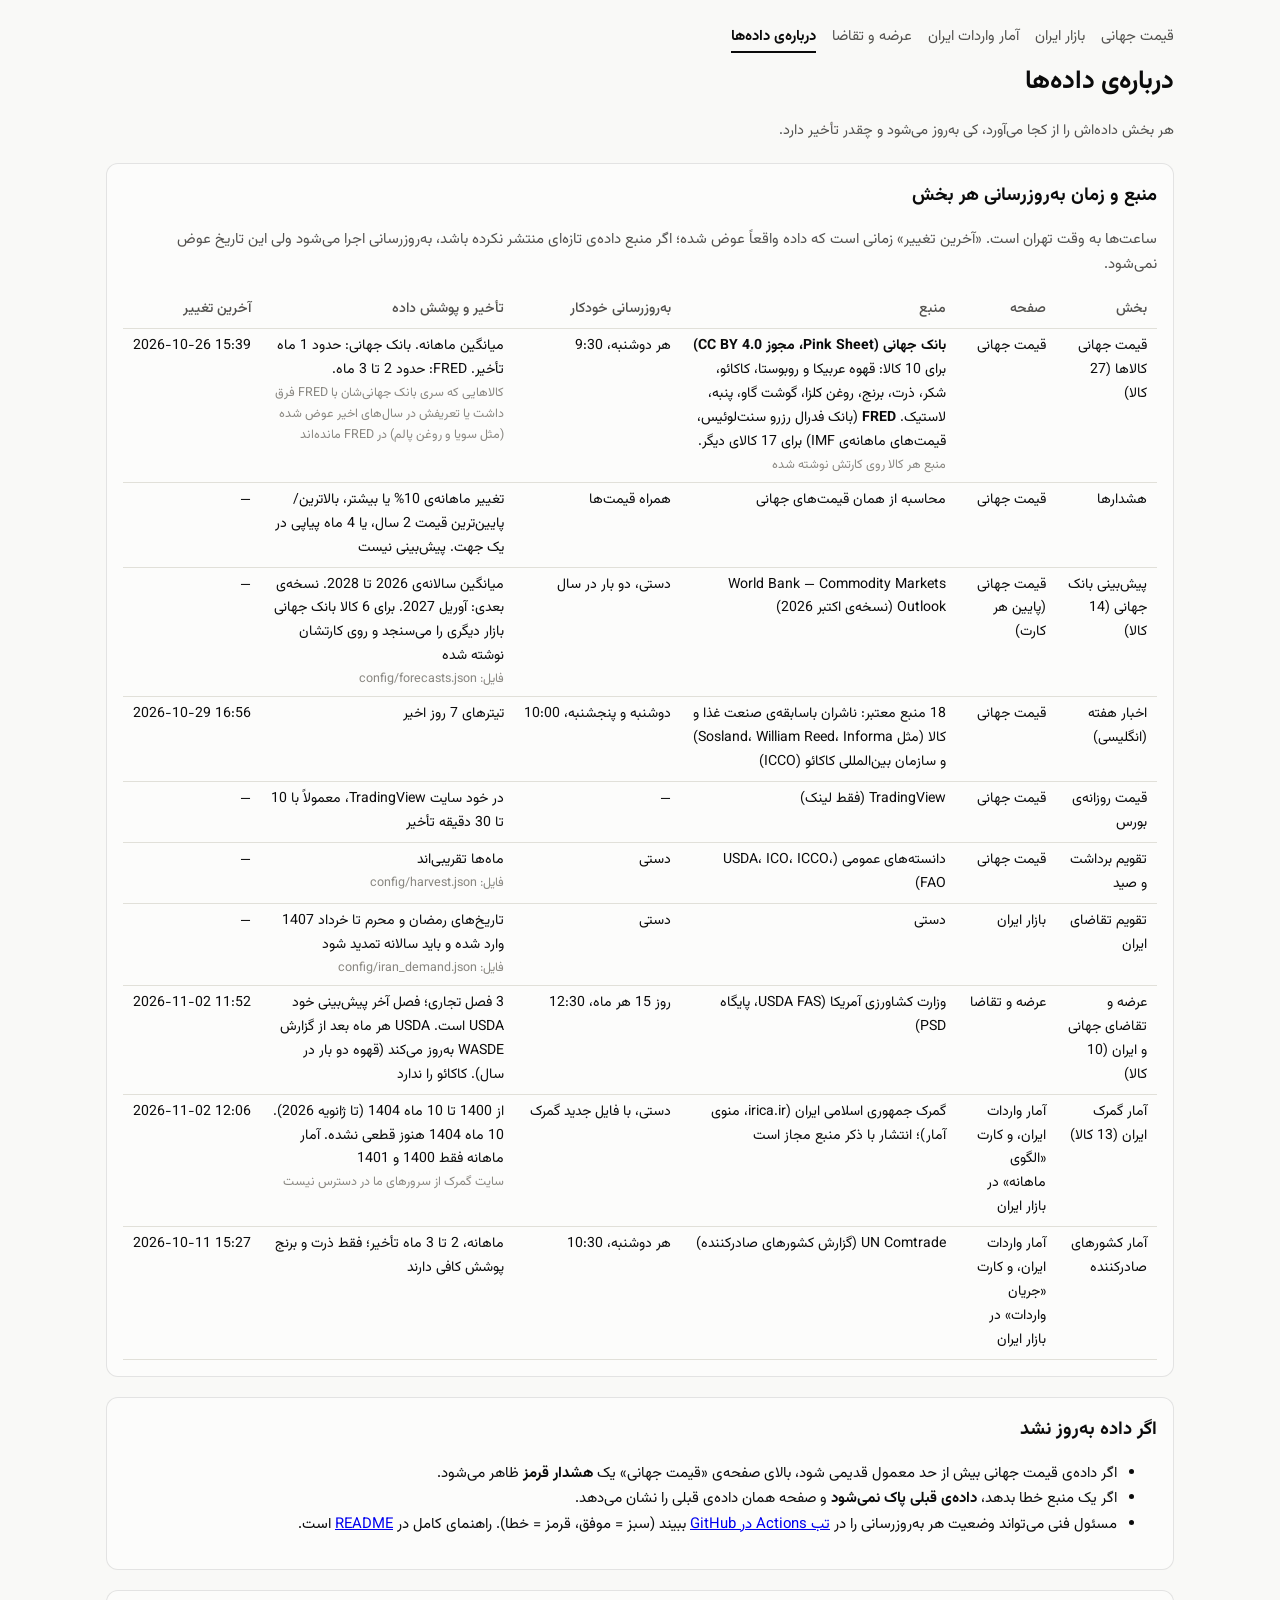
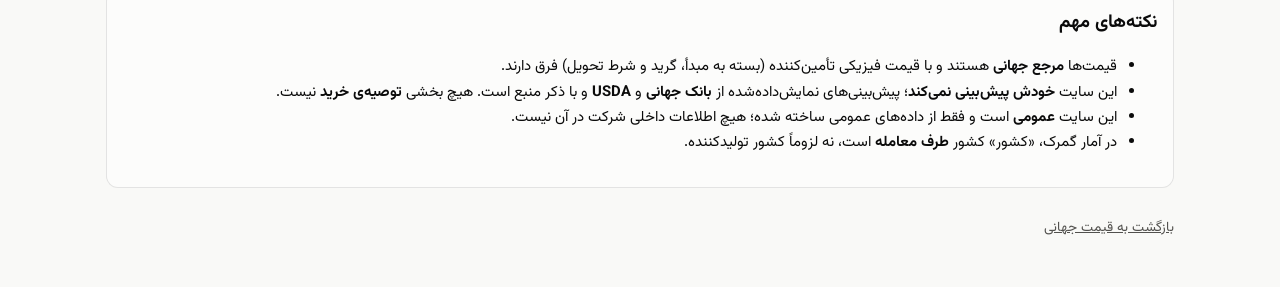
==== commit 246f8812: "Customs: use official customs Excel files (1400 to 10 months of 1404), 13 commodities - scripts/impo" ====
--- a/about.html
+++ b/about.html
@@ -7,7 +7,7 @@
 <link rel="preconnect" href="https://fonts.googleapis.com">
 <link rel="preconnect" href="https://fonts.gstatic.com" crossorigin>
 <link href="https://fonts.googleapis.com/css2?family=Vazirmatn:wght@400;500;700&display=swap" rel="stylesheet">
-<link rel="stylesheet" href="style.css?v=20261102b">
+<link rel="stylesheet" href="style.css?v=20261102c">
 <style>
   .about td, .about th { white-space: normal; vertical-align: top; text-align: right; }
   .about td.when { white-space: nowrap; }
@@ -81,10 +81,10 @@
             <td class="when">روز 15 هر ماه، 12:30</td>
             <td>3 فصل تجاری؛ فصل آخر پیش‌بینی خود USDA است. USDA هر ماه بعد از گزارش WASDE به‌روز می‌کند (قهوه دو بار در سال). کاکائو را ندارد</td>
             <td class="fresh" data-file="data/usda.json"></td></tr>
-          <tr><td>آمار گمرک ایران</td><td>آمار واردات ایران</td>
-            <td>گمرک ایران، از سامانه‌ی آمار اتاق بازرگانی تهران</td>
-            <td class="when">روز 3 هر ماه، 11:30</td>
-            <td>تأخیر زیاد: آخرین سال منتشرشده 1403 (سالانه)؛ آمار ماهانه فقط تا 1402</td>
+          <tr><td>آمار گمرک ایران (13 کالا)</td><td>آمار واردات ایران، و کارت «الگوی ماهانه» در بازار ایران</td>
+            <td>گمرک جمهوری اسلامی ایران (irica.ir، منوی آمار)؛ انتشار با ذکر منبع مجاز است</td>
+            <td class="when">دستی، با فایل جدید گمرک</td>
+            <td>از 1400 تا 10 ماه 1404 (تا ژانویه 2026). 10 ماه 1404 هنوز قطعی نشده. آمار ماهانه فقط 1400 و 1401<small>سایت گمرک از سرورهای ما در دسترس نیست</small></td>
             <td class="fresh" data-file="data/iran-customs.json"></td></tr>
           <tr><td>آمار کشورهای صادرکننده</td><td>آمار واردات ایران، و کارت «جریان واردات» در بازار ایران</td>
             <td>UN Comtrade (گزارش کشورهای صادرکننده)</td>
--- a/style.css
+++ b/style.css
@@ -208,3 +208,4 @@
 table.sd td:first-child { white-space: normal; min-width: 5.5rem; }
 table.sd th small { display: block; font-weight: 400; font-size: 0.72rem; color: var(--muted); }
 table.sd td:nth-last-child(2) { font-weight: 700; }
+.partial { display: block; color: var(--muted); font-size: 0.75rem; }
